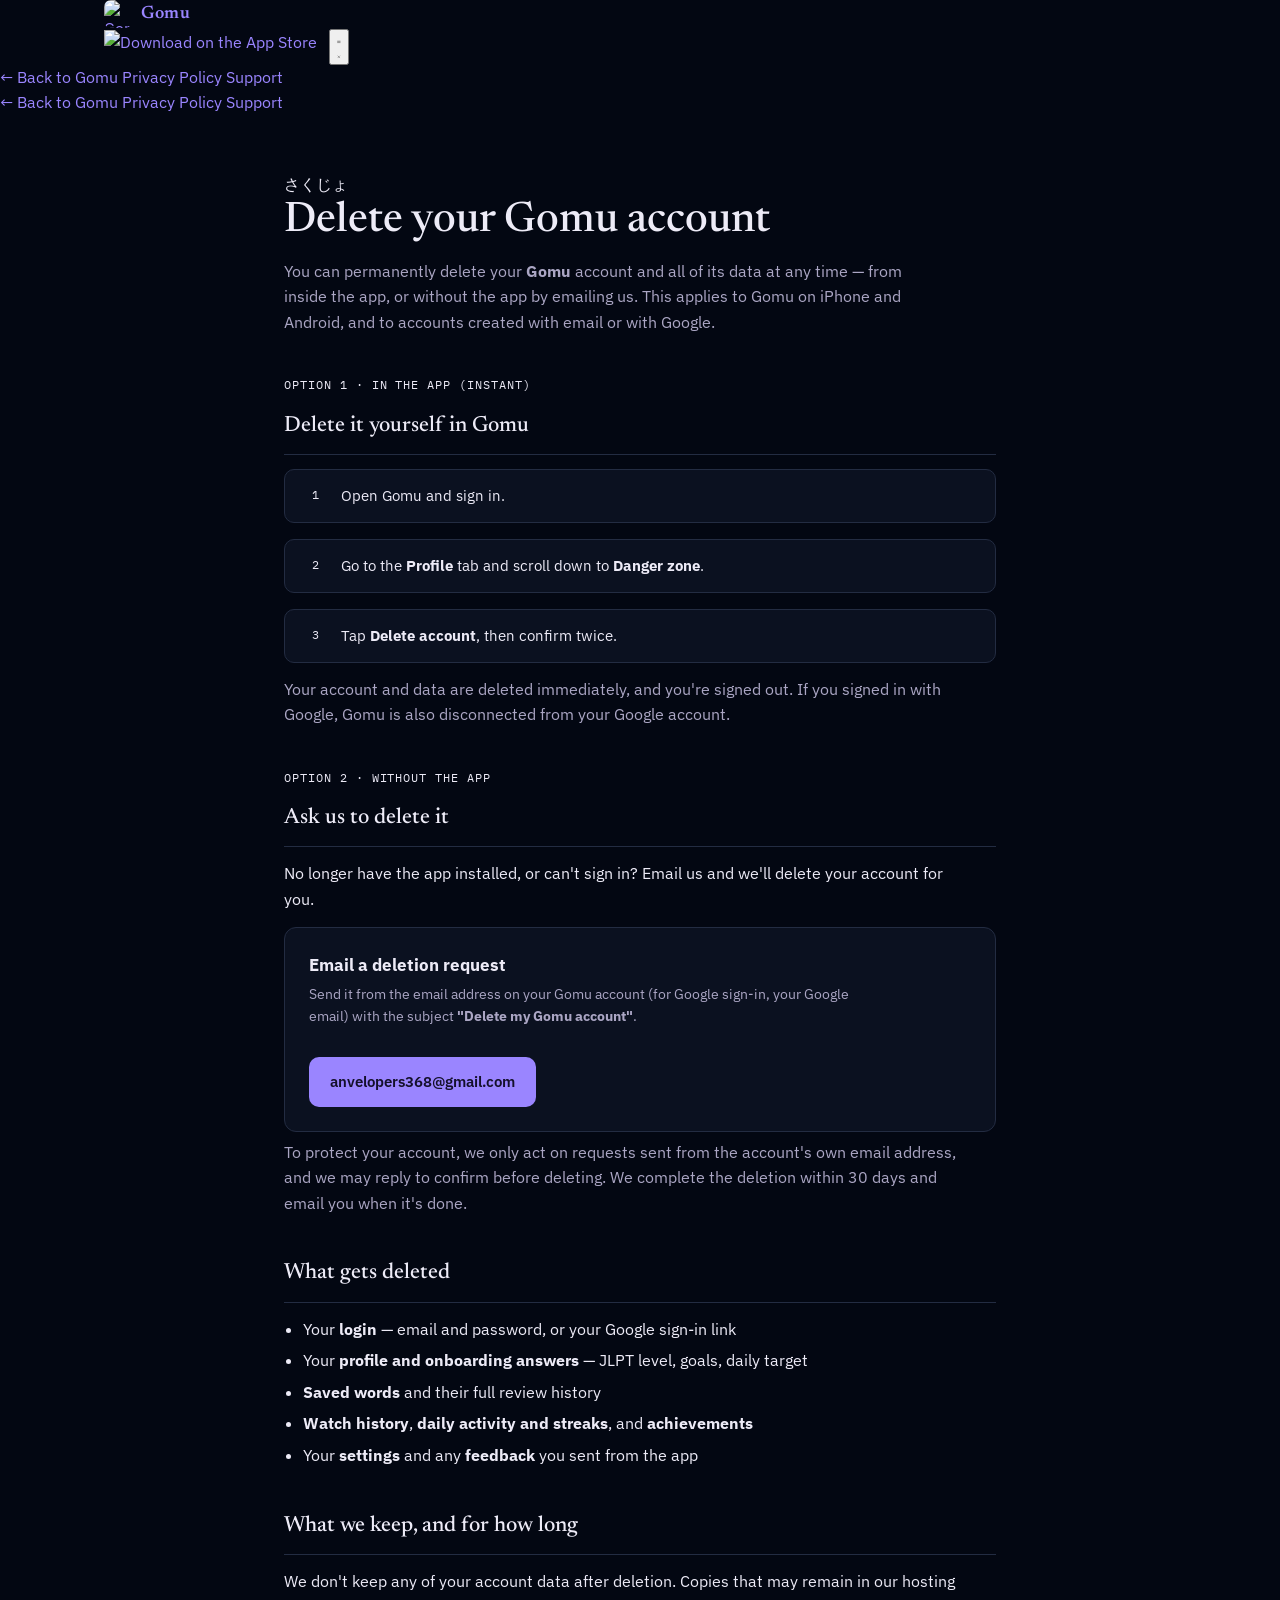
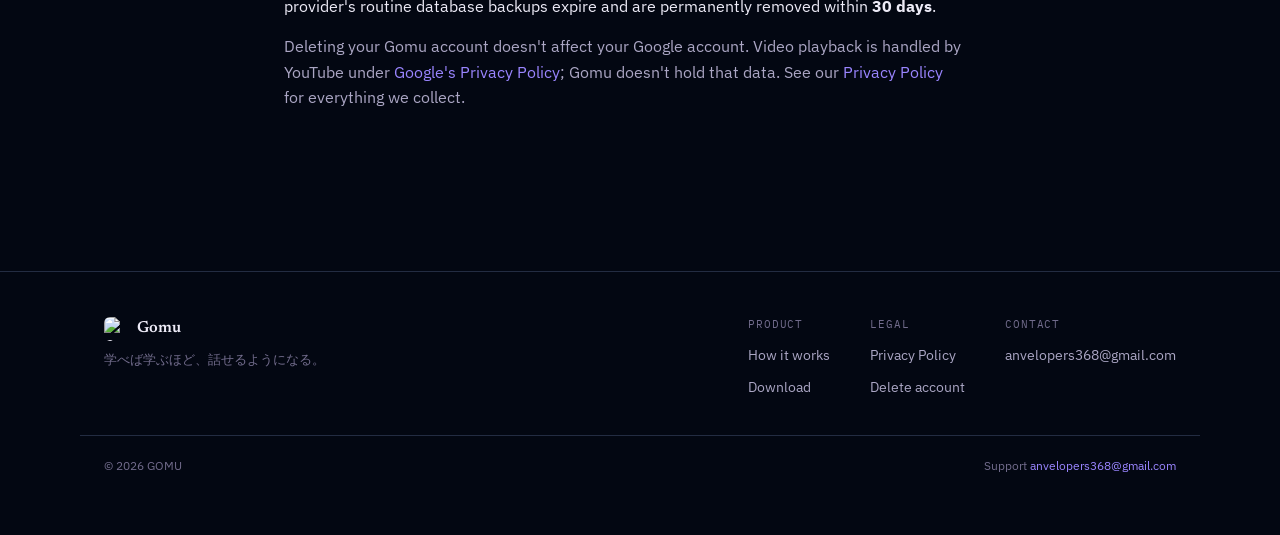
==== public/delete-account.html @ ae0da668 "Disclose analytics and ad measurement in privacy policy, add account deletion page The app now sends" ====
<!doctype html>
<html lang="en" data-theme="dark">
<head>
<meta charset="UTF-8">
<meta name="viewport" content="width=device-width, initial-scale=1.0">
<title>Delete Your Gomu Account</title>
<meta name="description" content="How to delete your Gomu account and all associated data — in the app, or without the app by email.">
<link rel="icon" href="/logo.png">
<link rel="stylesheet" href="/css/style.css">
<style>
  .steps{ counter-reset: step; list-style: none; padding: 0; margin: 0 0 8px; display: flex; flex-direction: column; gap: 10px; }
  .steps li{
    counter-increment: step; position: relative;
    background: var(--surface); border: 1px solid var(--border); border-radius: 10px;
    padding: 14px 18px 14px 56px; font-size: 15px;
  }
  .steps li::before{
    content: counter(step); position: absolute; left: 18px; top: 13px;
    width: 24px; height: 24px; border-radius: 999px; display: grid; place-items: center;
    font-family: var(--mono); font-size: 12px; color: var(--violet); border: 1px solid var(--violet);
  }
  .option-label{ font-family: var(--mono); font-size: 12px; letter-spacing: .08em; text-transform: uppercase; color: var(--violet); margin: 0 0 6px; }
  .contact-card{
    background: var(--surface); border: 1px solid var(--border); border-radius: 12px;
    padding: 24px; display: flex; align-items: center; justify-content: space-between; gap: 16px; flex-wrap: wrap;
    margin: 14px 0 8px;
  }
  .contact-card h3{ font-family: var(--display); font-weight: 700; font-size: 17px; margin: 0 0 4px; }
  .contact-card p{ margin: 0; color: var(--text-dim); font-size: 14px; max-width: 46ch; }
  section{ margin-bottom: 40px; }
</style>
</head>
<body>

<header class="scrubber">
  <div class="wrap scrubber-top">
    <a class="brand" href="/">
      <img src="/logo.png" alt="Gomu">
      <span>Gomu</span>
    </a>
    <div style="display:flex; align-items:center; gap:12px;">
      <a class="badge-btn" href="https://apps.apple.com/app/id6811935681" aria-label="Download on the App Store">
        <img src="/app-store-badge.svg" alt="Download on the App Store">
      </a>
      <button class="hamburger" aria-label="Menu" aria-expanded="false">
        <svg class="icon-menu" viewBox="0 0 24 24" fill="none" stroke="currentColor" stroke-width="2" stroke-linecap="round"><path d="M4 7h16M4 12h16M4 17h16"/></svg>
        <svg class="icon-close" viewBox="0 0 24 24" fill="none" stroke="currentColor" stroke-width="2" stroke-linecap="round"><path d="M6 6l12 12M18 6L6 18"/></svg>
      </button>
    </div>
  </div>
  <div class="scrub-track">
    <div class="scrub-marks">
      <a class="scrub-mark" href="/"><span class="lbl">← Back to Gomu</span></a>
      <a class="scrub-mark" href="/privacy"><span class="lbl">Privacy Policy</span></a>
      <a class="scrub-mark" href="/support"><span class="lbl">Support</span></a>
    </div>
  </div>
  <nav class="mobile-menu" aria-label="Mobile">
    <a href="/"><span>← Back to Gomu</span></a>
    <a href="/privacy"><span>Privacy Policy</span></a>
    <a href="/support"><span>Support</span></a>
  </nav>
</header>

<div class="doc-shell" style="grid-template-columns: 1fr; max-width: 760px;" id="top">
  <main class="doc-main">
    <div class="gloss"><span class="reading">さくじょ</span></div>
    <h1>Delete your Gomu account</h1>
    <p class="lede">You can permanently delete your <strong>Gomu</strong> account and all of its data at any time — from inside the app, or without the app by emailing us. This applies to Gomu on iPhone and Android, and to accounts created with email or with Google.</p>

    <section id="in-app">
      <p class="option-label">Option 1 · In the app (instant)</p>
      <h2>Delete it yourself in Gomu</h2>
      <ol class="steps">
        <li>Open Gomu and sign in.</li>
        <li>Go to the <strong>Profile</strong> tab and scroll down to <strong>Danger zone</strong>.</li>
        <li>Tap <strong>Delete account</strong>, then confirm twice.</li>
      </ol>
      <p class="dim">Your account and data are deleted immediately, and you're signed out. If you signed in with Google, Gomu is also disconnected from your Google account.</p>
    </section>

    <section id="by-email">
      <p class="option-label">Option 2 · Without the app</p>
      <h2>Ask us to delete it</h2>
      <p>No longer have the app installed, or can't sign in? Email us and we'll delete your account for you.</p>
      <div class="contact-card">
        <div>
          <h3>Email a deletion request</h3>
          <p>Send it from the email address on your Gomu account (for Google sign-in, your Google email) with the subject <strong>"Delete my Gomu account"</strong>.</p>
        </div>
        <a class="btn" href="mailto:anvelopers368@gmail.com?subject=Delete%20my%20Gomu%20account">anvelopers368@gmail.com</a>
      </div>
      <p class="dim">To protect your account, we only act on requests sent from the account's own email address, and we may reply to confirm before deleting. We complete the deletion within 30 days and email you when it's done.</p>
    </section>

    <section id="what">
      <h2>What gets deleted</h2>
      <ul>
        <li>Your <strong>login</strong> — email and password, or your Google sign-in link</li>
        <li>Your <strong>profile and onboarding answers</strong> — JLPT level, goals, daily target</li>
        <li><strong>Saved words</strong> and their full review history</li>
        <li><strong>Watch history</strong>, <strong>daily activity and streaks</strong>, and <strong>achievements</strong></li>
        <li>Your <strong>settings</strong> and any <strong>feedback</strong> you sent from the app</li>
      </ul>
    </section>

    <section id="kept">
      <h2>What we keep, and for how long</h2>
      <p>We don't keep any of your account data after deletion. Copies that may remain in our hosting provider's routine database backups expire and are permanently removed within <strong>30 days</strong>.</p>
      <p class="dim">Deleting your Gomu account doesn't affect your Google account. Video playback is handled by YouTube under <a href="https://policies.google.com/privacy" target="_blank" rel="noopener">Google's Privacy Policy</a>; Gomu doesn't hold that data. See our <a href="/privacy">Privacy Policy</a> for everything we collect.</p>
    </section>
  </main>
</div>

<footer class="site">
  <div class="wrap">
    <div>
      <div class="foot-brand">
        <img src="/logo.png" alt="Gomu">
        <span>Gomu</span>
      </div>
      <div class="foot-jp">学べば学ぶほど、話せるようになる。</div>
    </div>
    <div class="foot-links">
      <div class="foot-col">
        <span class="h">Product</span>
        <a href="/#tap">How it works</a>
        <a href="https://apps.apple.com/app/id6811935681">Download</a>
      </div>
      <div class="foot-col">
        <span class="h">Legal</span>
        <a href="/privacy">Privacy Policy</a>
        <a href="/delete-account">Delete account</a>
      </div>
      <div class="foot-col">
        <span class="h">Contact</span>
        <a href="mailto:anvelopers368@gmail.com">anvelopers368@gmail.com</a>
      </div>
    </div>
  </div>
  <div class="foot-bottom">
    <span>© 2026 GOMU</span>
    <div class="foot-support">
      <span class="label">Support</span>
      <a href="mailto:anvelopers368@gmail.com">anvelopers368@gmail.com</a>
    </div>
  </div>
</footer>

<script src="/js/site.js"></script>
</body>
</html>
---- css/style.css ----
@import url('https://fonts.googleapis.com/css2?family=Newsreader:ital,opsz,wght@0,6..72,400;0,6..72,500;0,6..72,600;1,6..72,400&family=IBM+Plex+Sans:wght@400;500;600;700&family=IBM+Plex+Mono:wght@400;500&display=swap');

:root{
  --bg: #030712;
  --bg-2: #070C1A;
  --surface: #0B1120;
  --surface-2: #151D30;
  --border: #232C42;
  --text: #EDEBF7;
  --text-dim: #ABA6C4;
  --text-faint: #726C8C;
  --accent: #9A85FF;
  --accent-2: #6E58D8;
  --accent-ink: #14102B;
  --accent-soft: #1E1A3A;
  --serif: 'Newsreader', Georgia, 'Hiragino Mincho ProN', serif;
  --sans: 'IBM Plex Sans', 'Hiragino Sans', 'Noto Sans JP', system-ui, sans-serif;
  --mono: 'IBM Plex Mono', ui-monospace, SFMono-Regular, monospace;
  --maxw: 1120px;
}

*{ box-sizing: border-box; }
html{ scroll-behavior: smooth; }
body{
  margin: 0;
  background: var(--bg);
  color: var(--text);
  font-family: var(--sans);
  line-height: 1.6;
  -webkit-font-smoothing: antialiased;
}
img{ max-width: 100%; display: block; }
a{ color: var(--accent); text-decoration: none; }
a:focus-visible, button:focus-visible{ outline: 2px solid var(--accent); outline-offset: 3px; }
::selection{ background: var(--accent-soft); color: var(--text); }

.wrap{ max-width: var(--maxw); margin: 0 auto; padding: 0 24px; }

/* ---------- nav ---------- */
header.site{
  position: sticky; top: 0; z-index: 40;
  background: rgba(3,7,18,0.78);
  backdrop-filter: blur(10px);
  border-bottom: 1px solid var(--border);
}
header.site .wrap{
  display: flex; align-items: center; justify-content: space-between;
  height: 64px;
}
.brand{ display: flex; align-items: center; gap: 9px; }
.brand img{ width: 28px; height: 28px; border-radius: 7px; }
.brand span{ font-family: var(--serif); font-weight: 600; font-size: 18px; letter-spacing: 0.01em; }
nav.links{ display: flex; align-items: center; gap: 28px; }
nav.links a.navlink{ color: var(--text-dim); font-size: 14px; font-weight: 500; }
nav.links a.navlink:hover{ color: var(--text); }
a.badge-btn img{ height: 34px; width: auto; }
@media (max-width: 620px){
  nav.links a.navlink{ display: none; }
}

/* ---------- hero ---------- */
.hero{
  position: relative;
  overflow: hidden;
  padding: 84px 0 60px;
}
.hero::before{
  content: '';
  position: absolute; inset: -20% -10% auto -10%;
  height: 640px;
  background: radial-gradient(closest-side, rgba(154,133,255,0.35), rgba(154,133,255,0) 70%);
  filter: blur(10px);
  pointer-events: none;
}
.hero .wrap{
  position: relative;
  display: grid;
  grid-template-columns: 1.05fr 0.95fr;
  gap: 40px;
  align-items: center;
}
@media (max-width: 880px){
  .hero .wrap{ grid-template-columns: 1fr; }
  .hero-visual{ order: -1; }
}
.eyebrow{
  font-family: var(--mono);
  text-transform: uppercase;
  letter-spacing: 0.12em;
  font-size: 11.5px;
  color: var(--accent);
  display: inline-flex;
  align-items: center;
  gap: 8px;
  margin-bottom: 18px;
}
.eyebrow .dot{ width: 6px; height: 6px; border-radius: 50%; background: var(--accent); }
h1.hero-title{
  font-family: var(--serif);
  font-weight: 500;
  font-size: clamp(38px, 5.4vw, 60px);
  line-height: 1.05;
  margin: 0 0 20px;
  text-wrap: balance;
}
h1.hero-title em{ font-style: italic; color: var(--accent); }
.hero-lede{
  font-size: 17.5px;
  color: var(--text-dim);
  max-width: 46ch;
  margin: 0 0 32px;
}
.hero-ctas{ display: flex; align-items: center; gap: 16px; flex-wrap: wrap; }
.hero-note{
  margin-top: 18px;
  font-size: 13px;
  color: var(--text-faint);
  font-family: var(--mono);
}

.hero-visual{
  display: flex;
  justify-content: center;
  perspective: 1400px;
}
.phone-stack{
  position: relative;
  width: min(280px, 72vw);
}
.phone{
  border-radius: 34px;
  overflow: hidden;
  border: 1px solid rgba(255,255,255,0.08);
  box-shadow: 0 40px 90px -30px rgba(0,0,0,0.7), 0 0 0 1px rgba(255,255,255,0.03);
}
.phone.back{
  position: absolute;
  top: 34px;
  left: -78px;
  width: 84%;
  opacity: 0.55;
  transform: rotate(-9deg);
  filter: saturate(0.85) brightness(0.7);
}
.phone.front{
  position: relative;
  z-index: 2;
}

/* ---------- section shell ---------- */
section{ padding: 96px 0; border-top: 1px solid var(--border); }
.section-head{ max-width: 62ch; margin-bottom: 56px; }
.section-kicker{
  font-family: var(--mono);
  text-transform: uppercase;
  letter-spacing: 0.1em;
  font-size: 11px;
  color: var(--text-faint);
  margin-bottom: 10px;
}
h2.section-title{
  font-family: var(--serif);
  font-weight: 500;
  font-size: clamp(28px, 3.4vw, 38px);
  line-height: 1.15;
  margin: 0;
  text-wrap: balance;
}

/* ---------- feature rows ---------- */
.feature-row{
  display: grid;
  grid-template-columns: 0.62fr 1fr;
  gap: 64px;
  align-items: center;
}
.feature-row:not(:last-child){ margin-bottom: 104px; }
.feature-row.reverse{ grid-template-columns: 1fr 0.62fr; }
.feature-row.reverse .feature-visual{ order: 2; }
@media (max-width: 820px){
  .feature-row, .feature-row.reverse{ grid-template-columns: 1fr; gap: 32px; }
  .feature-row.reverse .feature-visual{ order: -1; }
  .feature-row .feature-visual{ order: -1; }
}
.feature-visual{ display: flex; justify-content: center; }
.feature-visual .phone{ width: min(240px, 78vw); }
.feature-num{
  font-family: var(--mono);
  color: var(--accent);
  font-size: 13px;
  margin-bottom: 14px;
}
h3.feature-title{
  font-family: var(--serif);
  font-weight: 500;
  font-size: clamp(24px, 2.6vw, 30px);
  margin: 0 0 14px;
  text-wrap: balance;
}
.feature-body{ color: var(--text-dim); font-size: 15.5px; max-width: 42ch; margin: 0; }

/* ---------- stat strip ---------- */
.stat-strip{
  display: grid;
  grid-template-columns: repeat(4, 1fr);
  gap: 1px;
  background: var(--border);
  border: 1px solid var(--border);
  border-radius: 14px;
  overflow: hidden;
}
@media (max-width: 700px){ .stat-strip{ grid-template-columns: repeat(2, 1fr); } }
.stat{ background: var(--surface); padding: 26px 22px; }
.stat .n{ font-family: var(--mono); font-size: 26px; font-weight: 500; color: var(--accent); font-variant-numeric: tabular-nums; }
.stat .l{ margin-top: 6px; font-size: 13px; color: var(--text-dim); }

/* ---------- pill list ---------- */
.pillbar{ display: flex; flex-wrap: wrap; gap: 8px; }
.pill{
  font-family: var(--mono); font-size: 12px; color: var(--text-dim);
  background: var(--surface-2); border: 1px solid var(--border);
  padding: 6px 12px; border-radius: 999px;
}

/* ---------- CTA band ---------- */
.cta-band{
  border-radius: 20px;
  background: linear-gradient(160deg, var(--accent-soft), var(--surface) 70%);
  border: 1px solid var(--border);
  padding: 56px 48px;
  text-align: center;
}
.cta-band h2{
  font-family: var(--serif); font-weight: 500;
  font-size: clamp(26px, 3.4vw, 36px);
  margin: 0 0 14px;
  text-wrap: balance;
}
.cta-band p{ color: var(--text-dim); margin: 0 0 30px; }
.cta-band .hero-ctas{ justify-content: center; }
@media (max-width: 600px){ .cta-band{ padding: 40px 22px; } }

/* ---------- buttons ---------- */
.btn{
  display: inline-flex; align-items: center; gap: 8px;
  font-family: var(--sans); font-weight: 600; font-size: 14.5px;
  padding: 12px 20px; border-radius: 10px;
  background: var(--accent); color: var(--accent-ink);
  border: 1px solid transparent;
}
.btn.ghost{
  background: transparent; color: var(--text); border-color: var(--border);
}

/* ---------- footer ---------- */
footer.site{
  border-top: 1px solid var(--border);
  padding: 44px 0 60px;
}
footer.site .wrap{
  display: flex; justify-content: space-between; align-items: flex-start;
  flex-wrap: wrap; gap: 28px;
}
.foot-brand{ display: flex; align-items: center; gap: 9px; }
.foot-brand img{ width: 24px; height: 24px; border-radius: 6px; }
.foot-brand span{ font-family: var(--serif); font-weight: 600; font-size: 16px; }
.foot-jp{ color: var(--text-faint); font-size: 12.5px; margin-top: 8px; max-width: 30ch; }
.foot-links{ display: flex; gap: 40px; flex-wrap: wrap; }
.foot-col{ display: flex; flex-direction: column; gap: 10px; }
.foot-col .h{ font-family: var(--mono); text-transform: uppercase; letter-spacing: 0.08em; font-size: 11px; color: var(--text-faint); margin-bottom: 2px; }
.foot-col a{ color: var(--text-dim); font-size: 13.5px; }
.foot-col a:hover{ color: var(--text); }
.foot-bottom{
  max-width: var(--maxw); margin: 36px auto 0; padding: 20px 24px 0; border-top: 1px solid var(--border);
  display: flex; justify-content: space-between; flex-wrap: wrap; gap: 8px;
  font-size: 12px; color: var(--text-faint);
}

/* ---------- privacy / doc page ---------- */
.doc-shell{ max-width: 900px; margin: 0 auto; padding: 56px 24px 120px; display: grid; grid-template-columns: 200px minmax(0,1fr); gap: 48px; }
@media (max-width: 760px){ .doc-shell{ grid-template-columns: 1fr; } }
.doc-stamp{ font-family: var(--mono); font-size: 12px; color: var(--text-dim); margin-bottom: 40px; }
.doc-stamp b{ color: var(--text); font-weight: 500; }
nav.toc{ position: sticky; top: 84px; align-self: start; font-size: 13px; }
nav.toc .eyebrow-toc{ font-family: var(--mono); text-transform: uppercase; letter-spacing: 0.09em; font-size: 11px; color: var(--text-faint); margin-bottom: 12px; }
nav.toc ol{ list-style: none; margin: 0; padding: 0; display: flex; flex-direction: column; gap: 2px; border-left: 1px solid var(--border); }
nav.toc a{ display: block; padding: 6px 0 6px 14px; color: var(--text-dim); text-decoration: none; border-left: 2px solid transparent; margin-left: -1px; }
nav.toc a:hover{ color: var(--text); border-left-color: var(--accent); }
nav.toc .num{ font-family: var(--mono); color: var(--text-faint); margin-right: 8px; }
.doc-main h1{ font-family: var(--serif); font-weight: 500; font-size: clamp(30px,4vw,42px); line-height: 1.12; margin: 0 0 14px; text-wrap: balance; }
.doc-main > p.lede{ color: var(--text-dim); font-size: 16px; max-width: 62ch; margin: 0 0 40px; }
.doc-main section{ border: none; padding: 0; margin-bottom: 40px; scroll-margin-top: 84px; }
.doc-main section h2{ font-family: var(--serif); font-weight: 500; font-size: 22px; display: flex; align-items: baseline; gap: 10px; margin: 0 0 14px; border-bottom: 1px solid var(--border); padding-bottom: 10px; }
.doc-main section h2 .num{ font-family: var(--mono); font-size: 13px; color: var(--accent); }
.doc-main section p{ margin: 0 0 14px; max-width: 68ch; }
.doc-main section p.dim{ color: var(--text-dim); }
.doc-main section ul{ margin: 0 0 14px; padding-left: 1.2em; max-width: 66ch; }
.doc-main section li{ margin-bottom: 6px; }
.callout{
  background: var(--accent-soft); border: 1px solid var(--border); border-left: 3px solid var(--accent);
  border-radius: 8px; padding: 14px 16px; font-size: 14px; max-width: 66ch;
}
.glance{ background: var(--surface); border: 1px solid var(--border); border-radius: 12px; overflow: hidden; margin-bottom: 48px; }
.glance-head{ padding: 14px 18px; border-bottom: 1px solid var(--border); font-family: var(--mono); font-size: 11px; text-transform: uppercase; letter-spacing: 0.08em; color: var(--text-faint); background: var(--surface-2); }
.glance-scroll{ overflow-x: auto; }
table.glance-table{ width: 100%; border-collapse: collapse; font-size: 13.5px; }
table.glance-table th, table.glance-table td{ text-align: left; padding: 11px 18px; border-bottom: 1px solid var(--border); vertical-align: top; }
table.glance-table th{ color: var(--text-faint); font-weight: 500; font-size: 11px; text-transform: uppercase; letter-spacing: 0.06em; }
table.glance-table tr:last-child td{ border-bottom: none; }
table.glance-table td.dtype{ font-weight: 500; white-space: nowrap; }
table.glance-table td.tag{ color: var(--text-dim); }
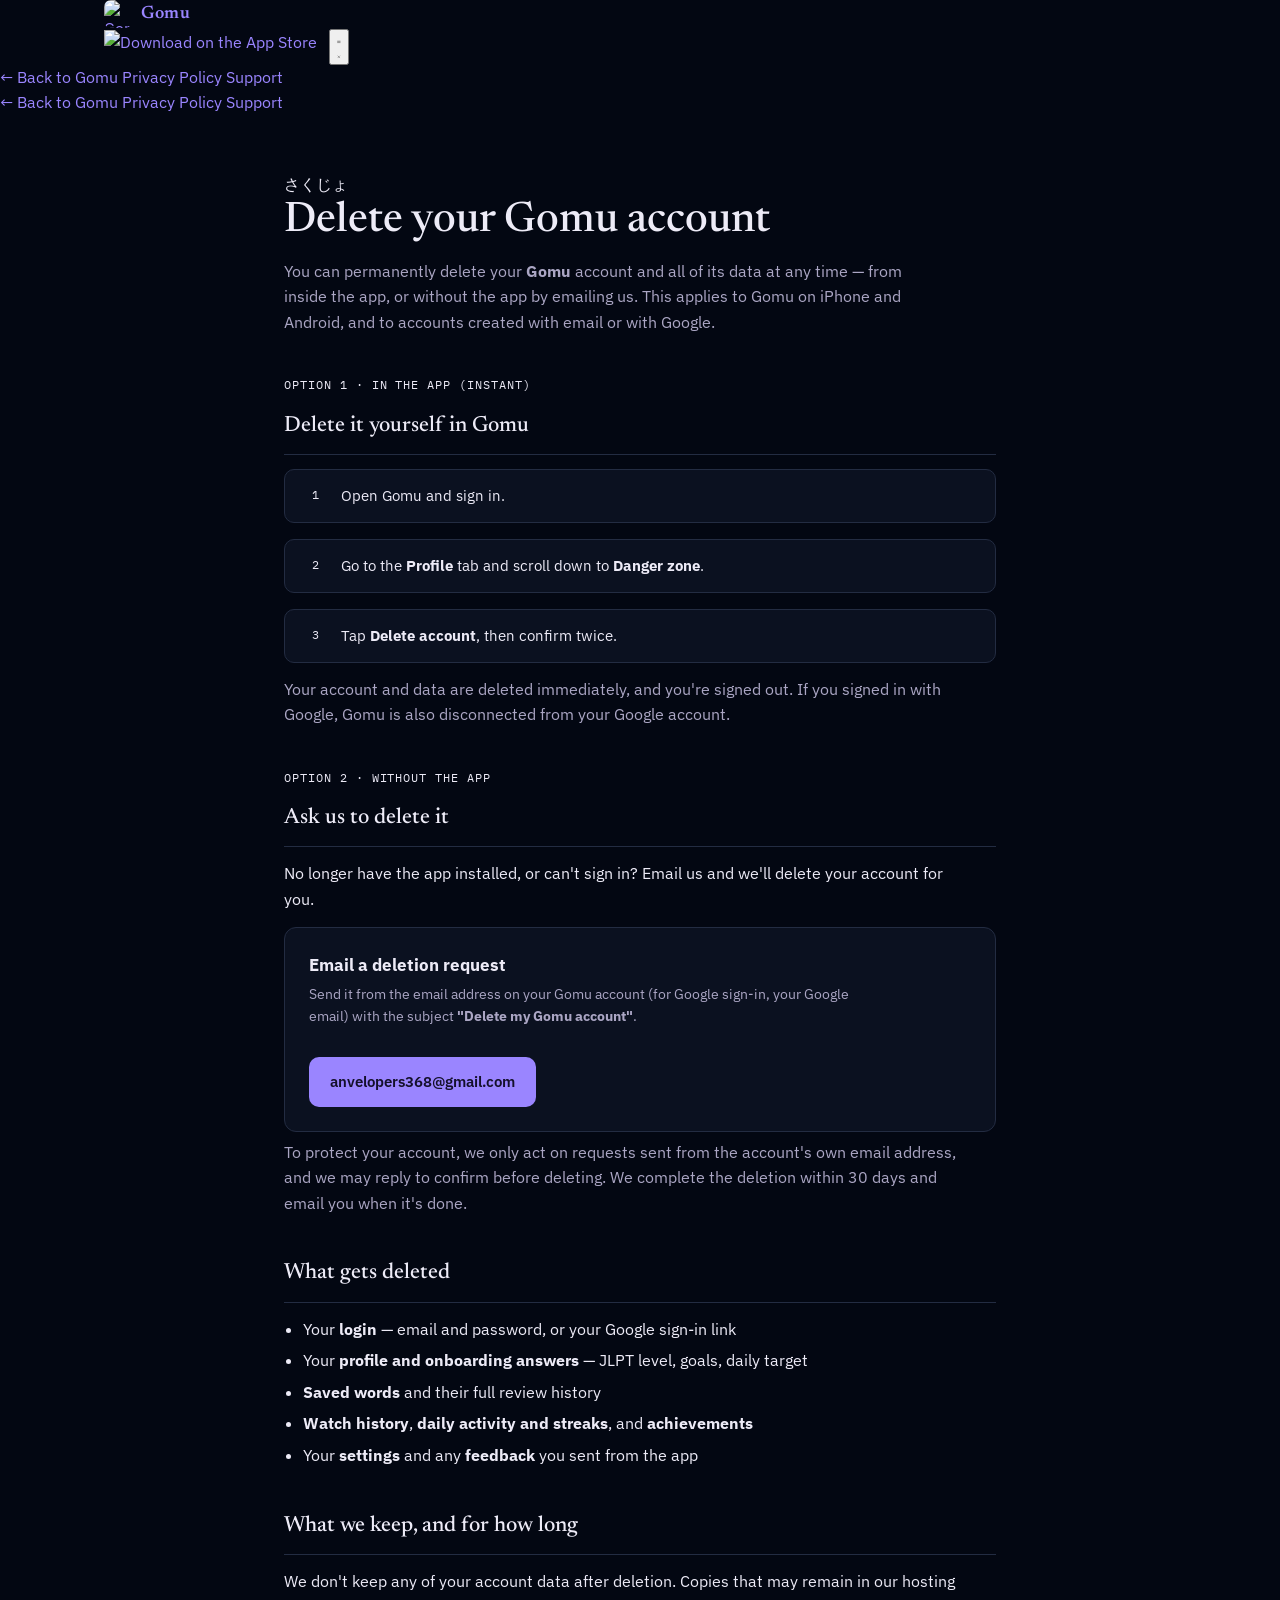
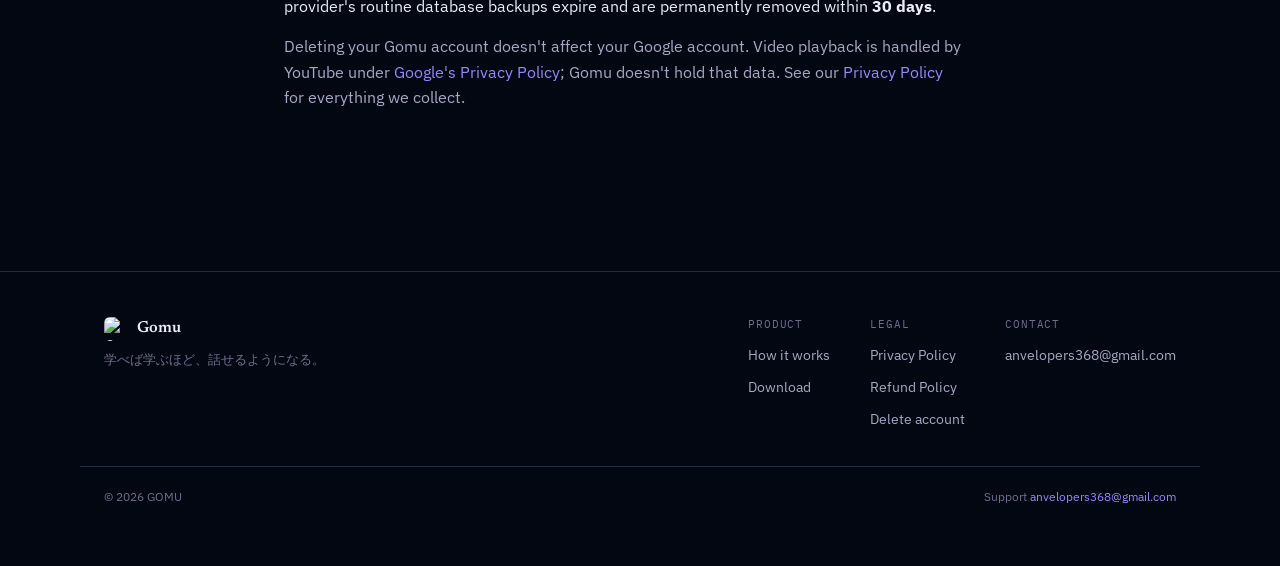
==== commit 2e595779: "Add the refund policy page New /refund page with the terms of the in-app progress promise ("see prog" ====
--- a/public/delete-account.html
+++ b/public/delete-account.html
@@ -130,6 +130,7 @@
       <div class="foot-col">
         <span class="h">Legal</span>
         <a href="/privacy">Privacy Policy</a>
+        <a href="/refund">Refund Policy</a>
         <a href="/delete-account">Delete account</a>
       </div>
       <div class="foot-col">
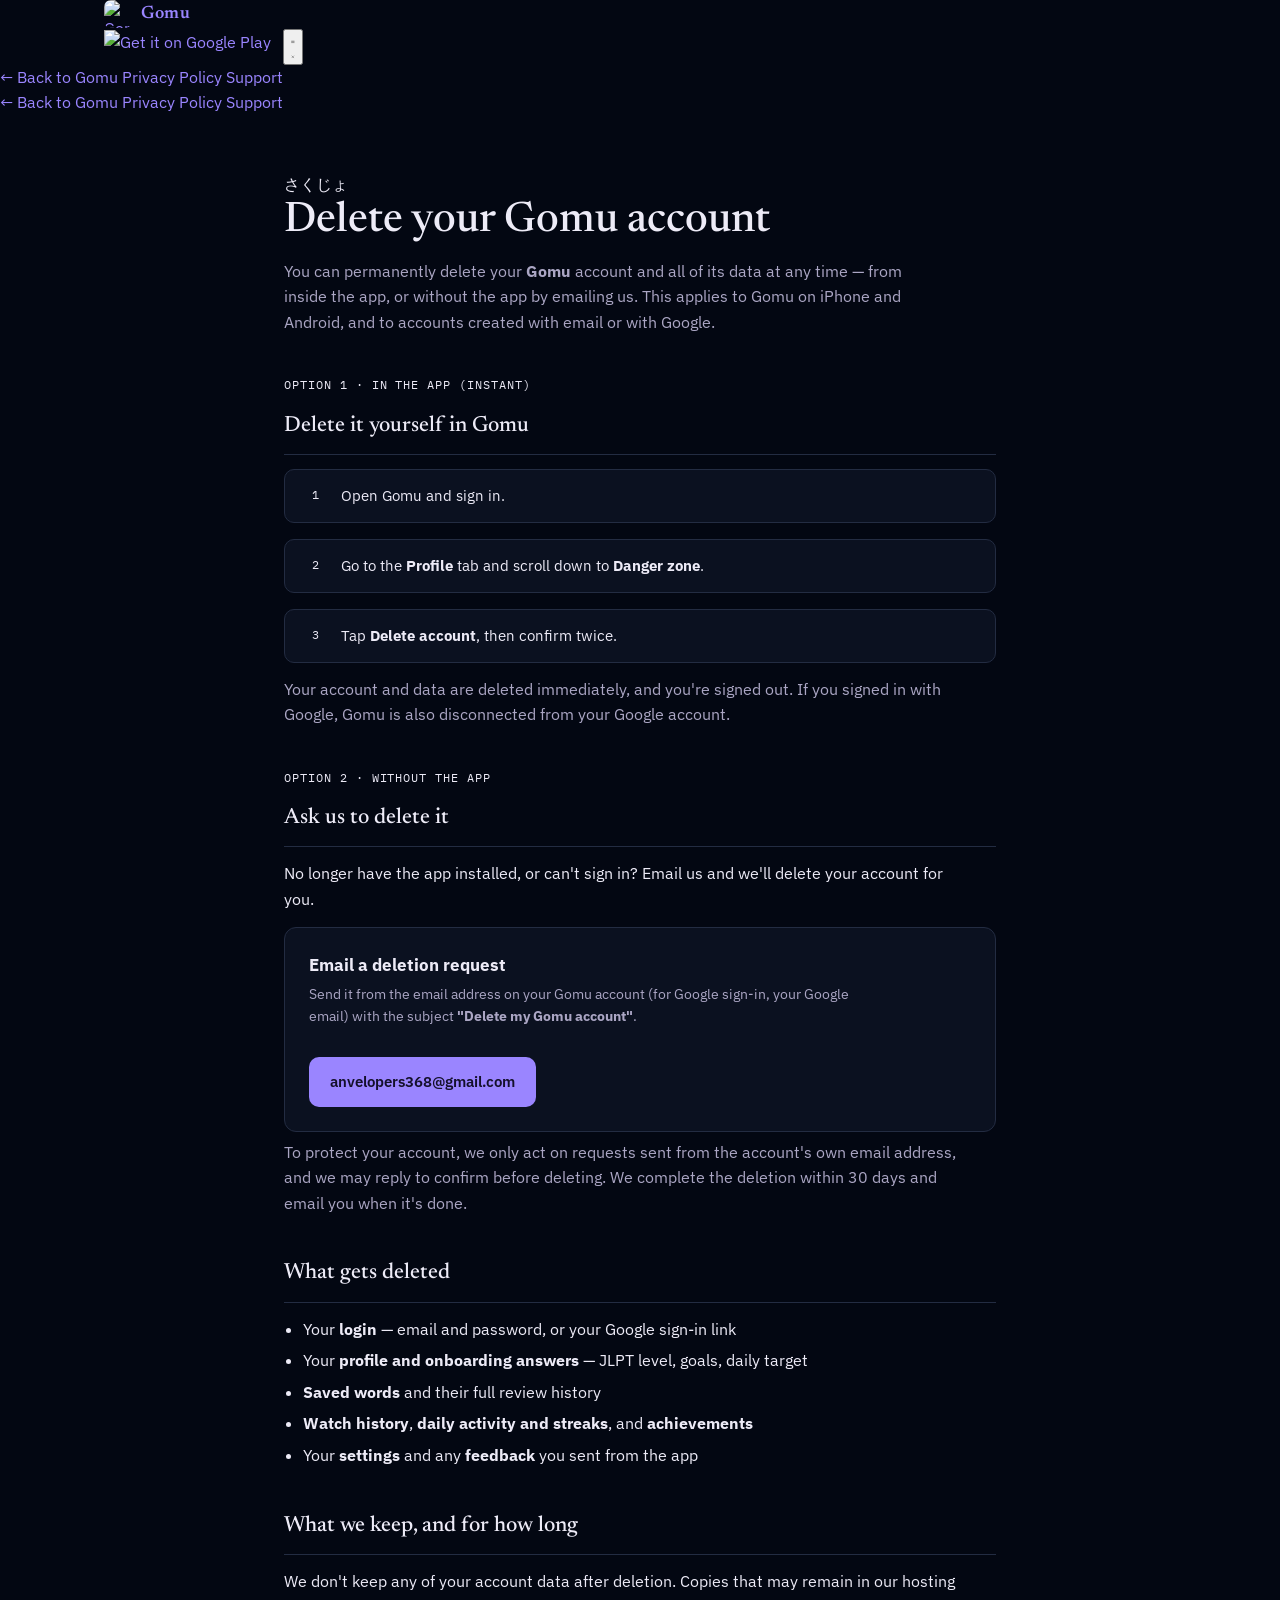
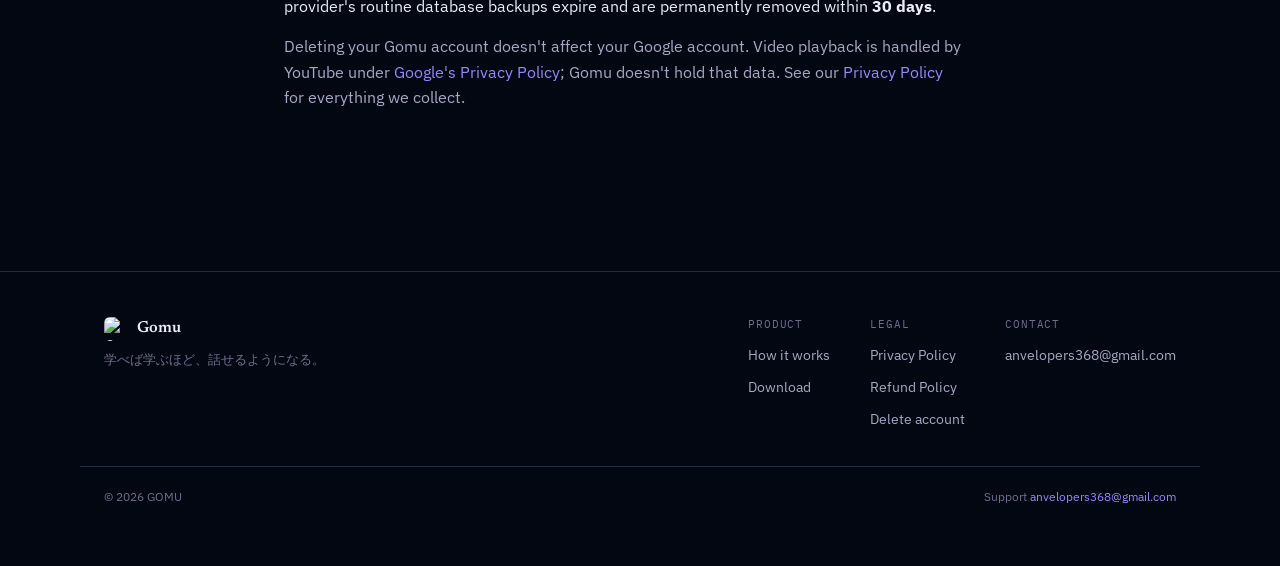
==== commit d4de2146: "Link to Google Play instead of the App Store Every download badge and link now points to the Gomu li" ====
--- a/public/delete-account.html
+++ b/public/delete-account.html
@@ -39,8 +39,8 @@
       <span>Gomu</span>
     </a>
     <div style="display:flex; align-items:center; gap:12px;">
-      <a class="badge-btn" href="https://apps.apple.com/app/id6811935681" aria-label="Download on the App Store">
-        <img src="/app-store-badge.svg" alt="Download on the App Store">
+      <a class="badge-btn" href="https://play.google.com/store/apps/details?id=com.theapplicationcompany.gomu" aria-label="Get it on Google Play">
+        <img src="/google-play-badge.png" alt="Get it on Google Play">
       </a>
       <button class="hamburger" aria-label="Menu" aria-expanded="false">
         <svg class="icon-menu" viewBox="0 0 24 24" fill="none" stroke="currentColor" stroke-width="2" stroke-linecap="round"><path d="M4 7h16M4 12h16M4 17h16"/></svg>
@@ -125,7 +125,7 @@
       <div class="foot-col">
         <span class="h">Product</span>
         <a href="/#tap">How it works</a>
-        <a href="https://apps.apple.com/app/id6811935681">Download</a>
+        <a href="https://play.google.com/store/apps/details?id=com.theapplicationcompany.gomu">Download</a>
       </div>
       <div class="foot-col">
         <span class="h">Legal</span>
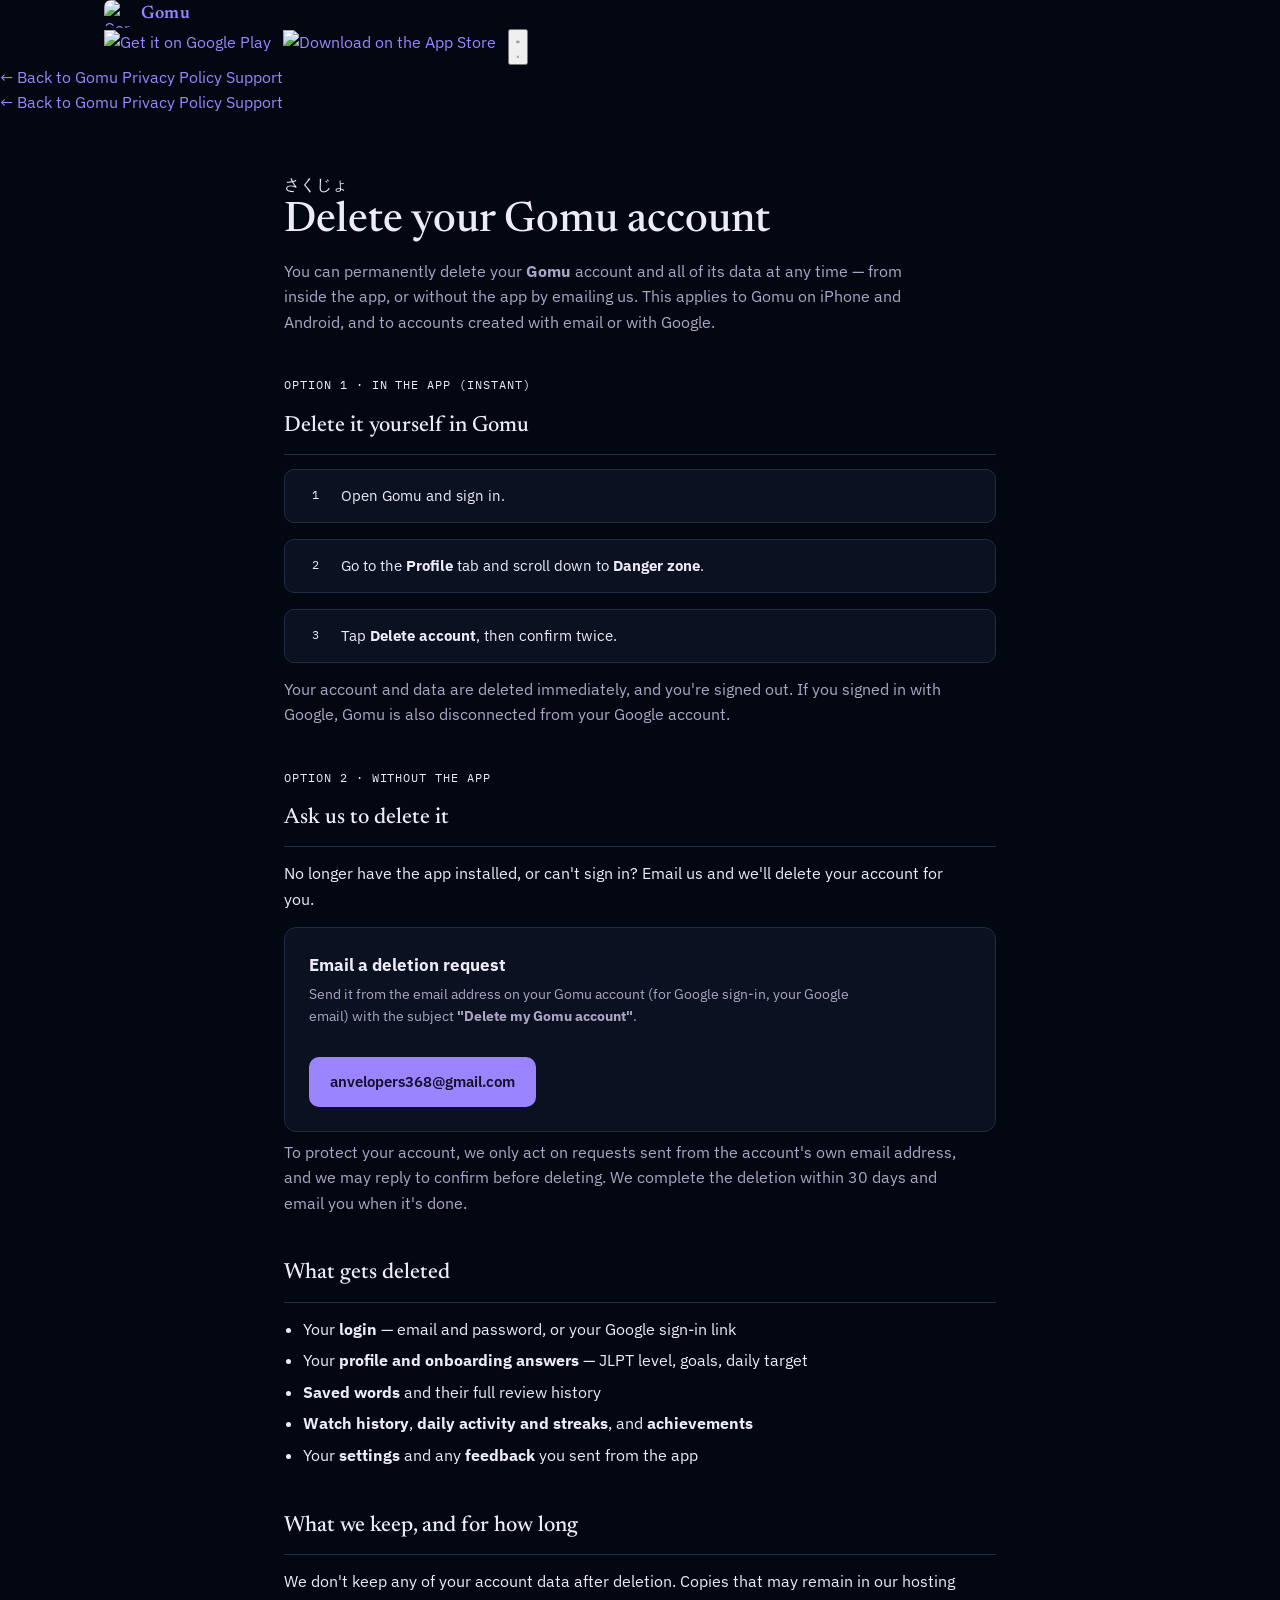
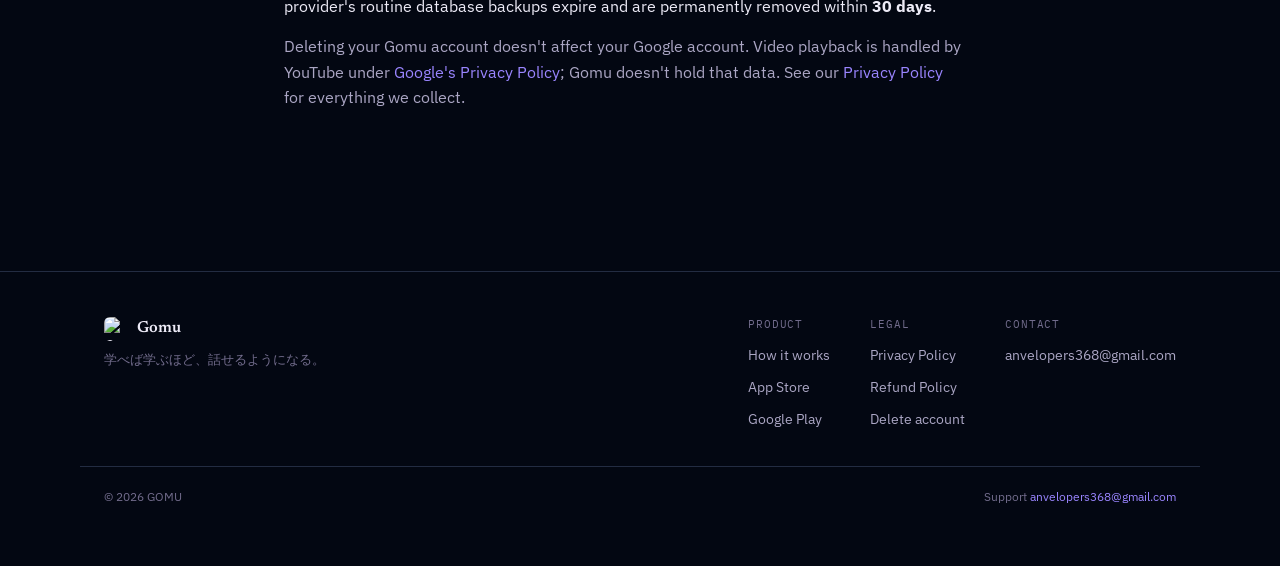
==== commit 1cb7e2f3: "App Store badge next to Google Play; privacy page with an iOS policy first, then Android The iPhone " ====
--- a/public/delete-account.html
+++ b/public/delete-account.html
@@ -41,6 +41,9 @@
     <div style="display:flex; align-items:center; gap:12px;">
       <a class="badge-btn" href="https://play.google.com/store/apps/details?id=com.theapplicationcompany.gomu" aria-label="Get it on Google Play">
         <img src="/google-play-badge.png" alt="Get it on Google Play">
+      </a>
+      <a class="badge-btn appstore" href="https://apps.apple.com/app/id6814856077" aria-label="Download on the App Store">
+        <img src="/app-store-badge.svg" alt="Download on the App Store">
       </a>
       <button class="hamburger" aria-label="Menu" aria-expanded="false">
         <svg class="icon-menu" viewBox="0 0 24 24" fill="none" stroke="currentColor" stroke-width="2" stroke-linecap="round"><path d="M4 7h16M4 12h16M4 17h16"/></svg>
@@ -125,7 +128,8 @@
       <div class="foot-col">
         <span class="h">Product</span>
         <a href="/#tap">How it works</a>
-        <a href="https://play.google.com/store/apps/details?id=com.theapplicationcompany.gomu">Download</a>
+        <a href="https://apps.apple.com/app/id6814856077">App Store</a>
+        <a href="https://play.google.com/store/apps/details?id=com.theapplicationcompany.gomu">Google Play</a>
       </div>
       <div class="foot-col">
         <span class="h">Legal</span>
